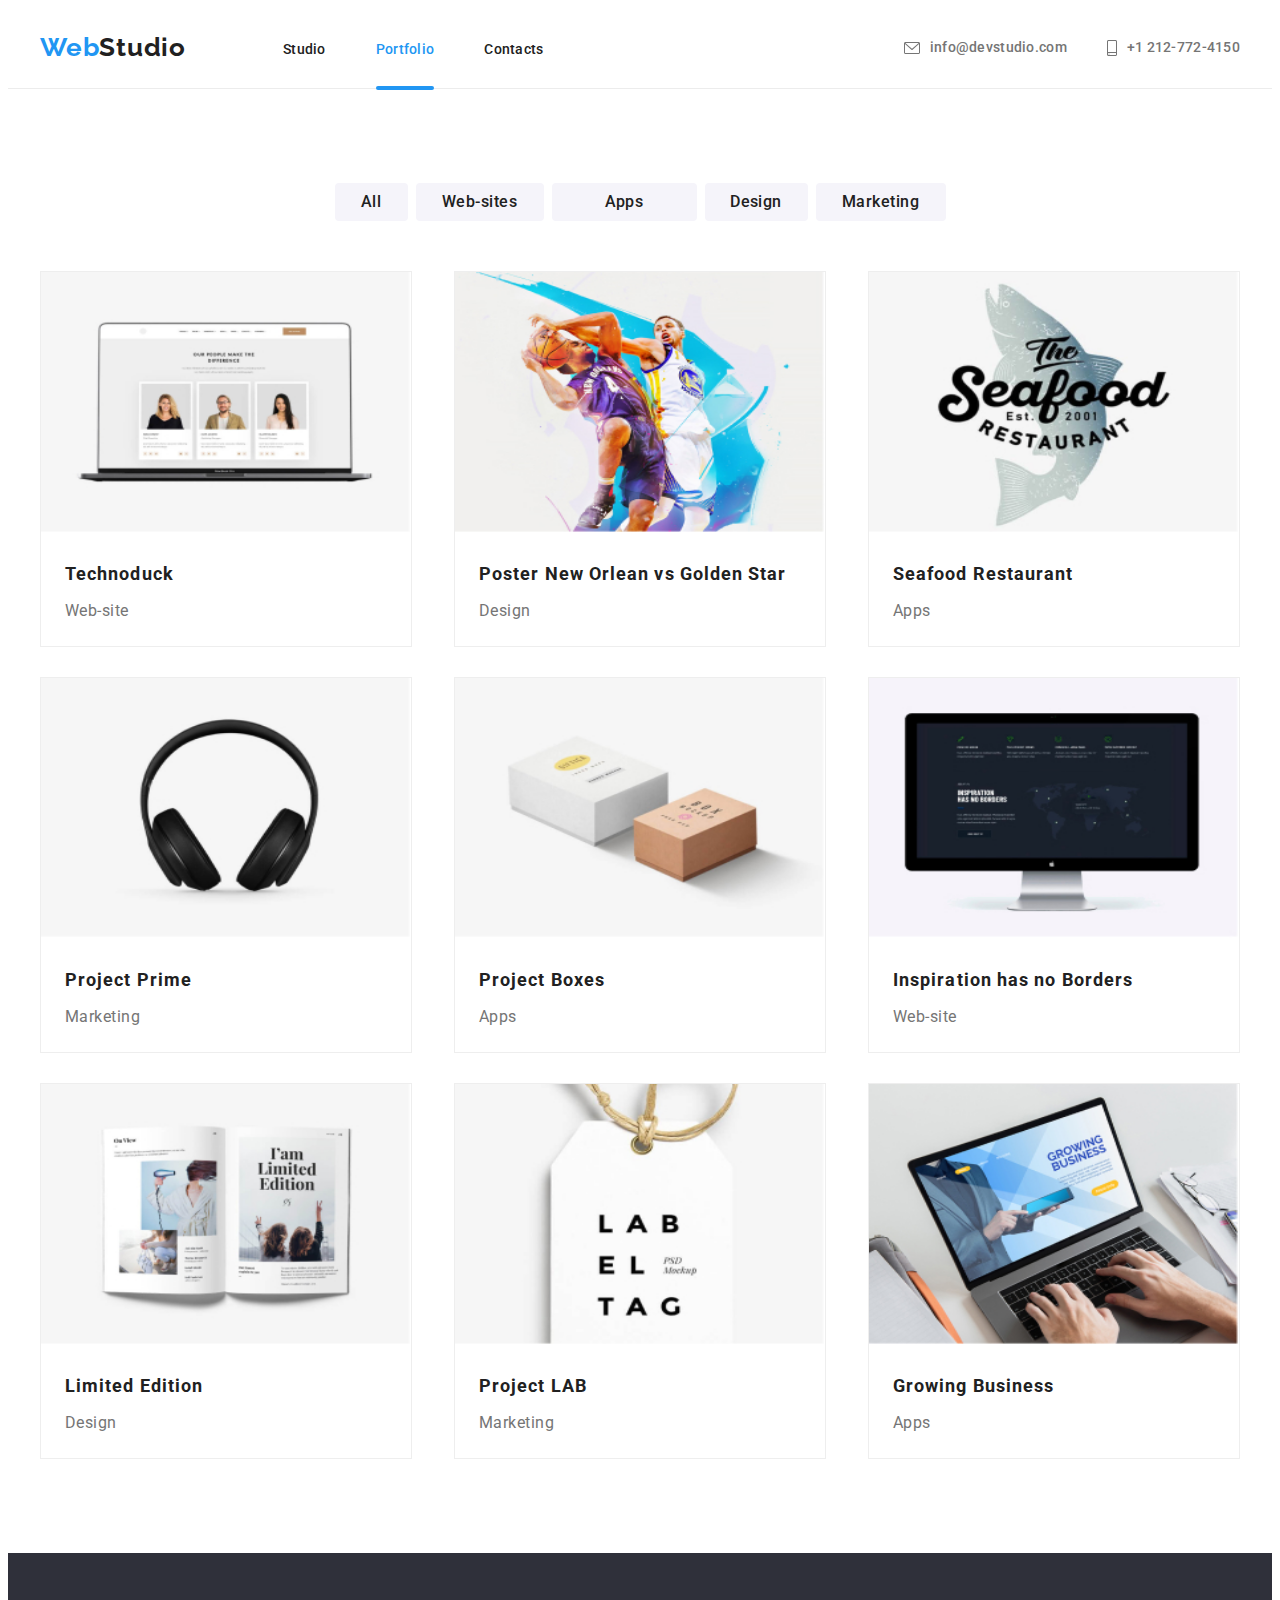
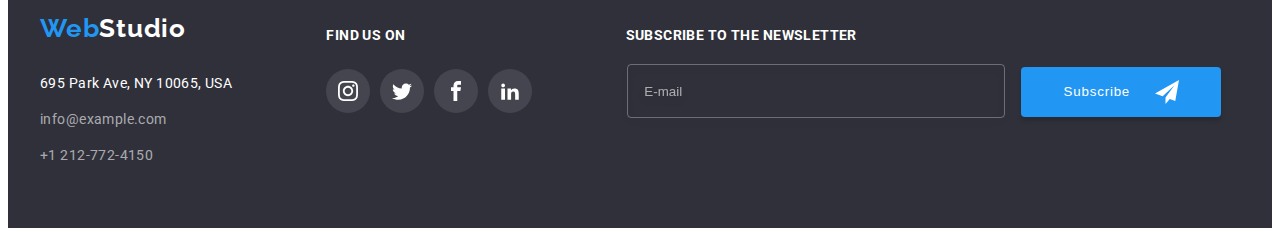
==== portfolio.html @ 76c718fd "hw-8" ====
<!DOCTYPE html>
<html lang="en">
<head>
    <meta charset="UTF-8">
    <meta http-equiv="X-UA-Compatible" content="IE=edge">
    <meta name="viewport" content="width=device-width, initial-scale=1.0">
    <title>Portfolio</title>
    <link rel="preconnect" href="https://fonts.googleapis.com">
    <link rel="preconnect" href="https://fonts.gstatic.com" crossorigin>
    <link href="https://fonts.googleapis.com/css2?family=Raleway:wght@700&family=Roboto:wght@400;500;700;900&display=swap" rel="stylesheet">
    <link rel="stylesheet" href="https://cdnjs.cloudflare.com/ajax/libs/modern-normalize/1.1.0/modern-normalize.min.css"
    integrity="sha512-wpPYUAdjBVSE4KJnH1VR1HeZfpl1ub8YT/NKx4PuQ5NmX2tKuGu6U/JRp5y+Y8XG2tV+wKQpNHVUX03MfMFn9Q=="
    crossorigin="anonymous" referrerpolicy="no-referrer" />
    <link rel="stylesheet" href="./css/main.min.css">
</head>
<body>
    <header class="portfolio-header">
        <div class="container">
        <a href="/" class="portfolio-logo link logo">
           <span class="web">Web</span>Studio</a>
        <nav class="portfolio-nav">
            <ul class="portfolio-header__list list">
                <li>
                    <a href="./index.html" class="navigation__link link header">Studio</a>
                </li>
                <li>
                    <a href="./portfolio.html" class="navigation__link link header navigation__link--color">Portfolio</a>
                </li>
                <li>
                    <a href="" class="navigation__link link header">Contacts</a>
                </li>
            </ul> 
        </nav>
            
                <ul class="navigation-contacts__list list">
                    <li class="device">
                        <a href="mailto:info@devstudio.com" class="navigation-contacts__link link header">
                            <svg width="16" height="12" class="navigation-contacts__icon">
                                <use class="" href="./img/icons.svg.svg#icon-mail2"></use>
                            </svg>
                            info@devstudio.com</a>
                    </li>
                    <li class="device">
                        <a href="tel:+12127724150" 
                        class="navigation-contacts__link link header">
                            <svg width="10" height="16" class="navigation-contacts__icon">
                                <use class="" href="./img/icons.svg.svg#icon-mobile2"></use>
                            </svg>
                            +1 212-772-4150</a>
                    </li>
                    
                </ul>
        </div>
    </header>

    <main>
        <section class="section">
        <div class="container">
        <ul class="filters list">
            <li>
                <button type="button" class="filter-btn btn-1">All</button>
            </li>
            <li>
                <button type="button" class="filter-btn btn-2">Web-sites</button>
            </li>
            <li>
                <button type="button" class="filter-btn btn-3">Apps</button>
            </li>
            <li>
                <button type="button" class="filter-btn btn-4">Design</button>
            </li>
            <li>
                <button type="button" class="filter-btn btn-5">Marketing</button>
            </li>
        </ul>
        </div>
            <div class="container">
            <ul class="portfolio list">
                <li class="portfolio__link link">
                    <a href="" class="link">
                        <div class="portfolio-card__thumb">
                        <img src="./img/img-8.jpg" width="370" height="260" alt="Technoduck">
                        <p class="portfolio-card__text">
                            Technoduck is a state-of-the-art coronavirus distribution platform. Companies use this platform for digital espionage and attacks on competitors' secure servers.
                        </p>
                        </div>
                        <div class="portfolio__items">
                        <h2 class="portfolio__title">Technoduck</h2>
                        <p class="portfolio__text">Web-site</p>
                        </div>
                    </a>
                </li>
                <li class="portfolio__link link">
                    <a href="" class="link">
                        <div class="portfolio-card__thumb">
                        <img src="./img/img-9.jpg" width="370" height="260" alt="Poster New Orlean vs Golden Star">
                        <p class="portfolio-card__text">
                            Technoduck is a state-of-the-art coronavirus distribution platform. Companies use this platform for digital espionage and attacks on competitors' secure servers.
                        </p>
                        </div>
                        <div class="portfolio__items">
                        <h2 class="portfolio__title">Poster New Orlean vs Golden Star</h2>
                        <p class="portfolio__text">Design</p>
                        </div>
                    </a>
                </li>
                <li class="portfolio__link link">
                    <a href="" class="link">
                        <div class="portfolio-card__thumb">
                        <img src="./img/img-10.jpg" width="370" height="260" alt="Seafood Restaurant">
                        <p class="portfolio-card__text">
                            Technoduck is a state-of-the-art coronavirus distribution platform. Companies use this platform for digital espionage and attacks on competitors' secure servers.
                        </p>
                        </div>
                        <div class="portfolio__items">
                        <h2 class="portfolio__title">Seafood Restaurant</h2>
                        <p class="portfolio__text">Apps</p>
                        </div>
                    </a>
                </li>
                <li class="portfolio__link link">
                    <a href="" class="link">
                        <div class="portfolio-card__thumb">
                        <img src="./img/img-11.jpg" width="370" height="260" alt="Project Prime">
                        <p class="portfolio-card__text">
                            Technoduck is a state-of-the-art coronavirus distribution platform. Companies use this platform for digital espionage and attacks on competitors' secure servers.
                        </p>
                        </div>
                        <div class="portfolio__items">
                        <h2 class="portfolio__title">Project Prime</h2>
                        <p class="portfolio__text">Marketing</p>
                        </div>
                    </a>
                </li>
                <li class="portfolio__link link">
                    <a href="" class="link">
                        <div class="portfolio-card__thumb">
                        <img src="./img/img-12.jpg" width="370" height="260" alt="Project Boxes">
                        <p class="portfolio-card__text">
                            Technoduck is a state-of-the-art coronavirus distribution platform. Companies use this platform for digital espionage and attacks on competitors' secure servers.
                        </p>
                        </div>
                        <div class="portfolio__items">
                        <h2 class="portfolio__title">Project Boxes</h2>
                        <p class="portfolio__text">Apps</p>
                        </div>
                    </a>
                </li>
                <li class="portfolio__link link">
                    <a href="" class="link">
                        <div class="portfolio-card__thumb">
                        <img src="./img/img-13.jpg" width="370" height="260" alt="Inspiration has no Borders">
                        <p class="portfolio-card__text">
                            Technoduck is a state-of-the-art coronavirus distribution platform. Companies use this platform for digital espionage and attacks on competitors' secure servers.
                        </p>
                        </div>
                        <div class="portfolio__items">
                        <h2 class="portfolio__title">Inspiration has no Borders</h2>
                        <p class="portfolio__text">Web-site</p>
                        </div>
                    </a>
                </li>
                <li class="portfolio__link link">
                    <a href="" class="link">
                        <div class="portfolio-card__thumb">
                        <img src="./img/img-14.jpg" width="370" height="260" alt="Limited Edition">
                        <p class="portfolio-card__text">
                            Technoduck is a state-of-the-art coronavirus distribution platform. Companies use this platform for digital espionage and attacks on competitors' secure servers.
                        </p>
                        </div>
                        <div class="portfolio__items">
                        <h2 class="portfolio__title">Limited Edition</h2>
                        <p class="portfolio__text">Design</p>
                        </div>
                    </a>
                </li>
                <li class="portfolio__link link">
                    <a href="" class="link">
                        <div class="portfolio-card__thumb">
                        <img src="./img/img-15.jpg" width="370" height="260" alt="Project LAB">
                        <p class="portfolio-card__text">
                            Technoduck is a state-of-the-art coronavirus distribution platform. Companies use this platform for digital espionage and attacks on competitors' secure servers.
                        </p>
                        </div>
                        <div class="portfolio__items">
                        <h2 class="portfolio__title">Project LAB</h2>
                        <p class="portfolio__text">Marketing</p>
                        </div>
                    </a>
                </li>
                <li class="portfolio__link link">
                    <a href="" class="link">
                        <div class="portfolio-card__thumb">
                        <img src="./img/img-16.jpg" width="370" height="260" alt="Growing Business">
                        <p class="portfolio-card__text">
                            Technoduck is a state-of-the-art coronavirus distribution platform. Companies use this platform for digital espionage and attacks on competitors' secure servers.
                        </p>
                        </div>
                        <div class="portfolio__items">
                        <h2 class="portfolio__title">Growing Business</h2>
                        <p class="portfolio__text">Apps</p>
                        </div>
                    </a>
                </li>
            </ul>
            </div>
        </section>
    </main>
    
    <footer class="footer">
        <div class="container">
            <ul class="footer__list list">
                <li>
                    <a href="" class="footer__logo link logo">
                    <span class="footer__web">Web</span>Studio</a>
       
                <address class="address">
                    <ul class="address__list list">
                        <li class="address__name link ending">
                        695 Park Ave, NY 10065, USA   
                        </li>
                        <li class="address__color link ending">
                        info@example.com
                        </li>
                        <li class="address__color link ending">
                        +1 212-772-4150
                        </li>
                    </ul>
                </address>
                </li>

                
                <li class="footer__link link">
                    <h3 class="footer__title">
                    Find us on 
                    <span class="subscribe__title">Subscribe to the newsletter</span> 
                    </h3>
                <ul class="directions__list list">
                    <li class="directions__items"><a href="#" class="directions__link link">
                        <svg width="20" height="20" class="icon">
                        <use class="" href="./img/icons.svg.svg#icon-instagram"></use>
                        </svg>
                        </a>
                    </li>
                    <li class="directions__items"><a href="#" class="directions__link link">
                        <svg width="20" height="20" class="icon">
                        <use class="" href="./img/icons.svg.svg#icon-twitter"></use>
                        </svg>
                        </a>
                    </li>
                    <li class="directions__items"><a href="#" class="directions__link link">
                        <svg width="20" height="20" class="icon">
                        <use class="" href="./img/icons.svg.svg#icon-facebook"></use>
                        </svg>
                        </a>
                    </li>
                    <li class="directions__items"><a href="#" class="directions__link link">
                        <svg width="20" height="20" class="icon">
                        <use class="" href="./img/icons.svg.svg#icon-linkedin2"></use>
                        </svg>
                        </a>
                    </li>
                    
                    <li class="subscribe">
                        <section class="subscribe__items">
                            <form action="" class="form">
                            <input type="email" class="subscribe__input" name="name" placeholder="E-mail">
                            <button type="button" class="subscribe__btn" data-modal-open>Subscribe
                                <svg class="subscribe__icon" width="24" height="24">
                                <use href="./img/icons.svg.svg#icon-subscribe"></use>
                                </svg>
                            </button>
                            </form>
                        </section>
                    </li>
                </ul>
                </li>
            </ul> 
        </div>
    </footer>
</body>
</html>
---- css/main.min.css ----
.modal-politic-label,.btn-close,.subscribe__items,.directions__link,.directions__list,.customers__link,.customers__list,.team__icon,.team__communication,.main__link,.main__list,.hero__btn,.navigation-contacts__link,.navigation-contacts__list,header .container{display:flex;align-items:center}:root{--primary-header-color: #212121;--primary-text-color: #757575;--primary-link-color: #2196F3}p,h1,h2,h3,h4,h5,h6{margin:0px}ul,ol{margin:0px;padding-left:0px}button{cursor:pointer;border:none;transition-duration:250ms;transition-timing-function:cubic-bezier(0.4, 0, 0.2, 1)}body{font-family:Roboto,Raleway,sans-serif}.container{width:1200px;padding:0px 15px;margin:0 auto}.section{padding-top:94px;padding-bottom:94px}.link{text-decoration:none}.list{list-style:none}.logo{font-family:Raleway;font-style:normal;font-weight:700;font-size:26px;line-height:1.2;letter-spacing:.03em}.title{font-weight:700;font-size:36px;line-height:1.17;letter-spacing:.03em;text-align:center}.ending{font-style:normal;font-weight:400;font-size:14px;line-height:1.7;letter-spacing:.03em}.header{font-weight:500;font-size:14px;line-height:1.14;letter-spacing:.02em}header .container{height:80px}.web{color:var(--primary-link-color)}.header-logo{color:var(--primary-header-color);margin-right:97px}.navigation-list{display:flex}.navigation-list li+li{margin-left:50px}.navigation__link{color:var(--primary-header-color);transition-duration:250ms;transition-timing-function:cubic-bezier(0.4, 0, 0.2, 1)}.navigation__link:hover,.navigation__link:focus{color:var(--primary-link-color)}.navigation__link--color{color:var(--primary-link-color);position:relative}.navigation__link--color::after{content:"";position:absolute;width:100%;height:4px;display:block;top:45px;background:#2196f3;border-radius:2px}.navigation-contacts__list{margin-left:auto;gap:40px}.navigation-contacts__link{color:var(--primary-text-color);transition-duration:250ms;transition-timing-function:cubic-bezier(0.4, 0, 0.2, 1)}.navigation-contacts__link:hover,.navigation-contacts__link:focus{color:var(--primary-link-color)}.navigation-contacts__icon{fill:currentColor;margin-right:10px}.hero{background-color:#c4c4c4;padding-top:200px;padding-bottom:200px;background-image:linear-gradient(rgba(47, 48, 58, 0.4), rgba(47, 48, 58, 0.4)),url(../img/Img-background.jpg);background-repeat:no-repeat;background-size:cover;background-position:cover}.hero__title{font-weight:900;font-size:44px;line-height:1.36;letter-spacing:.06em;text-align:center;text-transform:uppercase;color:#fff;width:696px;margin-left:252px;margin-right:252px;margin-bottom:30px}.hero__btn{font-weight:700;font-size:16px;line-height:1.9;letter-spacing:.06em;font-family:inherit;text-align:center;color:#fff;margin:0 auto;padding:10px 20px;background:#2196f3;border-radius:4px}.hero__btn:hover,.hero__btn:focus{background-color:#2196f3;box-shadow:0px 4px 4px rgba(0,0,0,.15)}.main__items{width:270px;height:120px;margin-bottom:30px}.main__items:not(:last-child){margin-right:30px}.main__link{width:100%;height:100%;background-color:#f5f4fa;justify-content:center;border:1px solid #f5f4fa;border-radius:4px;transition-duration:250ms;transition-timing-function:cubic-bezier(0.4, 0, 0.2, 1)}.main__link:hover,.main__link:focus{fill:#2196f3;border-color:#2196f3}.main__title{font-weight:700;font-size:14px;line-height:1.14;letter-spacing:.03em;text-transform:uppercase;color:var(--primary-header-color);margin-bottom:10px}.main__text{font-weight:400;font-size:14px;line-height:1.71;letter-spacing:.03em;color:var(--primary-text-color);max-width:270px}.about{margin-top:-94px}.about__title{color:var(--primary-header-color);margin-bottom:50px}.about__list{display:flex;justify-content:space-between}.about__list li+li{margin-left:30px}.about__link{height:294px;position:relative}.about__text{font-weight:700;font-size:14px;line-height:1.14;letter-spacing:.03em;text-align:center;text-transform:uppercase;color:#fff;position:absolute;padding:27px;height:70px;width:100%;top:224px;background:rgba(47,48,58,.8)}.team{background-color:#f5f4fa}.team__title{color:var(--primary-header-color);margin-bottom:50px}.team__list{display:flex;justify-content:space-between}.team__link{height:428px;background:#fff;box-shadow:0px 1px 3px rgba(0,0,0,.12),0px 1px 1px rgba(0,0,0,.14),0px 2px 1px rgba(0,0,0,.2);border-radius:0px 0px 4px 4px}.team__items{padding-top:30px;padding-bottom:30px}.team__name{font-weight:500;font-size:16px;line-height:1.19;letter-spacing:.03em;text-align:center;color:var(--primary-header-color);margin-bottom:10px}.team__text{font-weight:400;font-size:16px;line-height:1.19;letter-spacing:.03em;text-align:center;color:var(--primary-text-color);margin-bottom:16px}.team__communication{justify-content:center}.team__icons{width:44px;height:44px}.team__icons:not(:last-child){margin-right:10px}.team__icon{width:100%;height:100%;fill:#afb1b8;background-color:#fff;border-radius:50%;justify-content:center;transition-duration:250ms;transition-timing-function:cubic-bezier(0.4, 0, 0.2, 1)}.team__icon:hover,.team__icon:focus{fill:#fff;background-color:#2196f3}.customers__title{color:var(--primary-header-color);margin-bottom:50px}.customers__list{justify-content:center}.customers__items{width:170px;height:92px}.customers__items:focus,.customers__items:hover{fill:#2196f3;border-color:#2196f3}.customers__items:not(:last-child){margin-right:30px}.customers__link{width:100%;height:100%;fill:#afb1b8;background-color:#fff;justify-content:center;border:1px solid #afb1b8;border-radius:4px;transition-duration:250ms;transition-timing-function:cubic-bezier(0.4, 0, 0.2, 1)}.customers__link:focus,.customers__link:hover{fill:#2196f3;border-color:#2196f3}.footer{background-color:#2f303a;padding-top:60px;padding-bottom:60px}.footer__list{display:flex}.footer__link{justify-content:flex-start;margin-left:94px;margin-top:15px}.footer__web{color:var(--primary-link-color)}.footer__logo{color:#fff;display:block;margin-bottom:28px}.address__list li+li{margin-top:12px}.address__name{color:#fff}.address__color{color:rgba(255,255,255,.6)}.directions__list{justify-content:center;margin-top:20px}.footer__title{font-weight:700;font-size:14px;line-height:1.14;letter-spacing:.03em;text-transform:uppercase;color:#fff;display:flex}.directions__items{width:44px;height:44px}.directions__items:not(:last-child){margin-right:10px}.directions__link{width:100%;height:100%;fill:#fff;background-color:rgba(255,255,255,.1);border-radius:50%;justify-content:center;transition-duration:250ms;transition-timing-function:cubic-bezier(0.4, 0, 0.2, 1)}.directions__link:hover,.directions__link:focus{fill:#fff;background-color:#2196f3}.subscribe{margin-left:85px;top:50%}.subscribe__items{justify-content:flex-end}.subscribe__title{font-weight:700;font-size:14px;line-height:1.14;letter-spacing:.03em;text-transform:uppercase;color:#fff;margin-left:220px}.subscribe__input{background-color:rgba(0,0,0,0);width:358px;height:50px;border:1px solid rgba(255,255,255,.3);filter:drop-shadow(0px 4px 4px rgba(0, 0, 0, 0.15));border-radius:4px;padding-left:16px;color:rgba(255,255,255,.6)}::-moz-placeholder{color:rgba(255,255,255,.6);opacity:1}:-ms-input-placeholder{color:rgba(255,255,255,.6);opacity:1}::placeholder{color:rgba(255,255,255,.6);opacity:1}.subscribe__btn{width:200px;height:50px;margin-left:12px;background:#2196f3;box-shadow:0px 4px 4px rgba(0,0,0,.15);border-radius:4px;font-size:1.9;line-height:30px;letter-spacing:.06em;color:#fff;display:inline-flex;align-items:center;justify-content:center}.subscribe__icon{fill:currentColor;margin-left:25px}.portfolio-header{border-bottom:1px solid #ececec}.portfolio-header__list{display:flex}.portfolio-header__list li+li{margin-left:50px}.portfolio-logo{color:var(--primary-header-color);margin-right:97px}.filters{display:flex;justify-content:center;margin-bottom:50px}.filters li+li{margin-left:8px}.btn-1{width:73px;height:38px}.btn-2{width:128px;height:38px}.btn-3{width:145px;height:38px}.btn-4{width:103px;height:38px}.btn-5{width:130px;height:38px}.filter-btn{font-weight:500;font-size:16px;line-height:1.6;letter-spacing:.03em;font-family:inherit;text-align:center;color:#212121;background-color:#f5f4fa;background:#f5f4fa;border-radius:4px;transition-duration:250ms;transition-timing-function:cubic-bezier(0.4, 0, 0.2, 1)}.filter-btn:hover,.filter-btn:focus{color:#fff;background-color:#2196f3;border-radius:4px;box-shadow:0px 3px 1px rgba(0,0,0,.1),0px 1px 2px rgba(0,0,0,.08),0px 2px 2px rgba(0,0,0,.12)}.portfolio{display:flex;flex-wrap:wrap;margin-left:-30px;margin-bottom:-30px;justify-content:space-between}.portfolio__link{width:calc((100% - 90px)/3);margin-left:30px;margin-bottom:30px;background:#fff;border:1px solid #eee;width:370px;transition-duration:250ms;transition-timing-function:cubic-bezier(0.4, 0, 0.2, 1)}.portfolio__link:hover{border:1px solid #eee;box-shadow:0px 1px 1px rgba(0,0,0,.12),0px 4px 4px rgba(0,0,0,.06),1px 4px 6px rgba(0,0,0,.16)}.portfolio-card__thumb{position:relative;overflow:hidden}.portfolio-card__text{font-weight:400;font-size:18px;line-height:1.55;letter-spacing:.03em;color:#fff;position:absolute;background:rgba(33,150,243,.9);top:0;padding:63px 24px 91px;height:100%;transform:translateY(100%);transition-duration:250ms;transition-timing-function:cubic-bezier(0.4, 0, 0.2, 1)}.portfolio__link:hover .portfolio-card__text{transform:translateY(0)}.portfolio__items{padding:20px 24px}.portfolio__title{font-weight:700;font-size:18px;line-height:2;letter-spacing:.06em;color:var(--primary-header-color)}.portfolio__text{font-weight:400;font-size:16px;line-height:1.88;letter-spacing:.03em;color:var(--primary-text-color);margin-top:4px}.backdrop{position:fixed;top:0;width:100%;height:100%;background:rgba(0,0,0,.2);transition:opacity 300ms linear,visibility 300ms linear}.backdrop.is-hidden .modal{transform:translate(-50%, -50%) scaleY(0)}.modal{position:absolute;top:50%;left:50%;transform:translate(-50%, -50%) scale(1);width:528px;height:581px;background:#fff;box-shadow:0px 1px 3px rgba(0,0,0,.12),0px 1px 1px rgba(0,0,0,.14),0px 2px 1px rgba(0,0,0,.2);border-radius:4px;padding:40px;transition-duration:250ms;transition-timing-function:cubic-bezier(0.4, 0, 0.2, 1)}.btn-close{position:absolute;top:10px;right:10px;width:30px;height:30px;background-color:rgba(0,0,0,0);border:1px solid rgba(0,0,0,.1);border-radius:50%;justify-content:center}.btn-close:hover{fill:#2196f3}.is-hidden{opacity:0;visibility:hidden;pointer-events:none}.modal-title{font-weight:700;font-size:20px;line-height:1.15;text-align:center;letter-spacing:.03em;color:#212121;margin-bottom:12px}.modal-input-group{margin-bottom:10px}.modal-input-group label{display:block;font-weight:400;font-size:12px;line-height:1.17;letter-spacing:.01em;color:var(--primary-text-color);margin-bottom:4px}.modal-input,.modal-select{width:100%;height:40px;border:1px solid rgba(33,33,33,.2);border-radius:4px;transition:border-color 250ms;transition-timing-function:cubic-bezier(0.4, 0, 0.2, 1)}.modal-input{padding-left:30px}.modal-input:required{border-color:rgba(117,117,117,.5)}.modal-input:hover,.modal-input:focus{border-color:var(--primary-link-color);outline:rgba(0,0,0,0)}.modal-input:focus+svg,.modal-input:hover+svg{fill:var(--primary-link-color)}.modal-input-icon{position:absolute;top:50%;left:12px;transform:translateY(-50%);transition:fill 250ms;transition-timing-function:cubic-bezier(0.4, 0, 0.2, 1)}.modal-input-wrapper{position:relative}.modal-comment-text{width:100%;height:120px;border:1px solid rgba(33,33,33,.2);border-radius:4px;margin-top:4px;resize:none;font-weight:400;font-size:12px;line-height:1.17;letter-spacing:.01em;color:rgba(117,117,117,.5);padding:12px 16px;transition:border-color 250ms;transition-timing-function:cubic-bezier(0.4, 0, 0.2, 1)}.modal-comment-text:hover,.modal-comment-text:focus{border-color:var(--primary-link-color);outline:rgba(0,0,0,0)}.modal-politic-group{display:flex;padding-left:13px}.modal-politic-label{font-weight:400;font-size:14px;line-height:1.7;letter-spacing:.03em;color:#757575;margin-top:10px}.modal-politic-label::before{content:"";width:16px;height:15px;border:2px solid #212121;border-radius:2px;margin-right:8px}.modal-politic-label-blue{color:var(--primary-link-color);margin-left:4px}.checkbox{padding-left:12px}.modal-politic-check:checked+label::before{border:none;background-repeat:no-repeat;background-image:url("../img/icon-check.svg");background-position:center;background-color:var(--primary-link-color)}.visually-hidden{position:absolute;width:1px;height:1px;margin:-1px;border:0;padding:0;white-space:nowrap;overflow:hidden;opacity:0}.button-send{width:200px;height:50px;background:#2196f3;box-shadow:0px 4px 4px rgba(0,0,0,.15);border-radius:4px;margin-top:30px;margin-left:124px;font-size:16px;line-height:1.9;display:block;align-items:center;text-align:center;letter-spacing:.06em;color:#fff;position:absolute;transition:background-color 250ms;transition-timing-function:cubic-bezier(0.4, 0, 0.2, 1)}.button-send:hover,.button-send:focus{background:#188ce8;box-shadow:0px 4px 4px rgba(0,0,0,.15);border-radius:4px}@-webkit-keyframes zoom{0%{transform:scale(0.2)}50%{transform:scale(1.2)}100%{transform:scale(1)}}@keyframes zoom{0%{transform:scale(0.2)}50%{transform:scale(1.2)}100%{transform:scale(1)}}/*# sourceMappingURL=main.min.css.map */
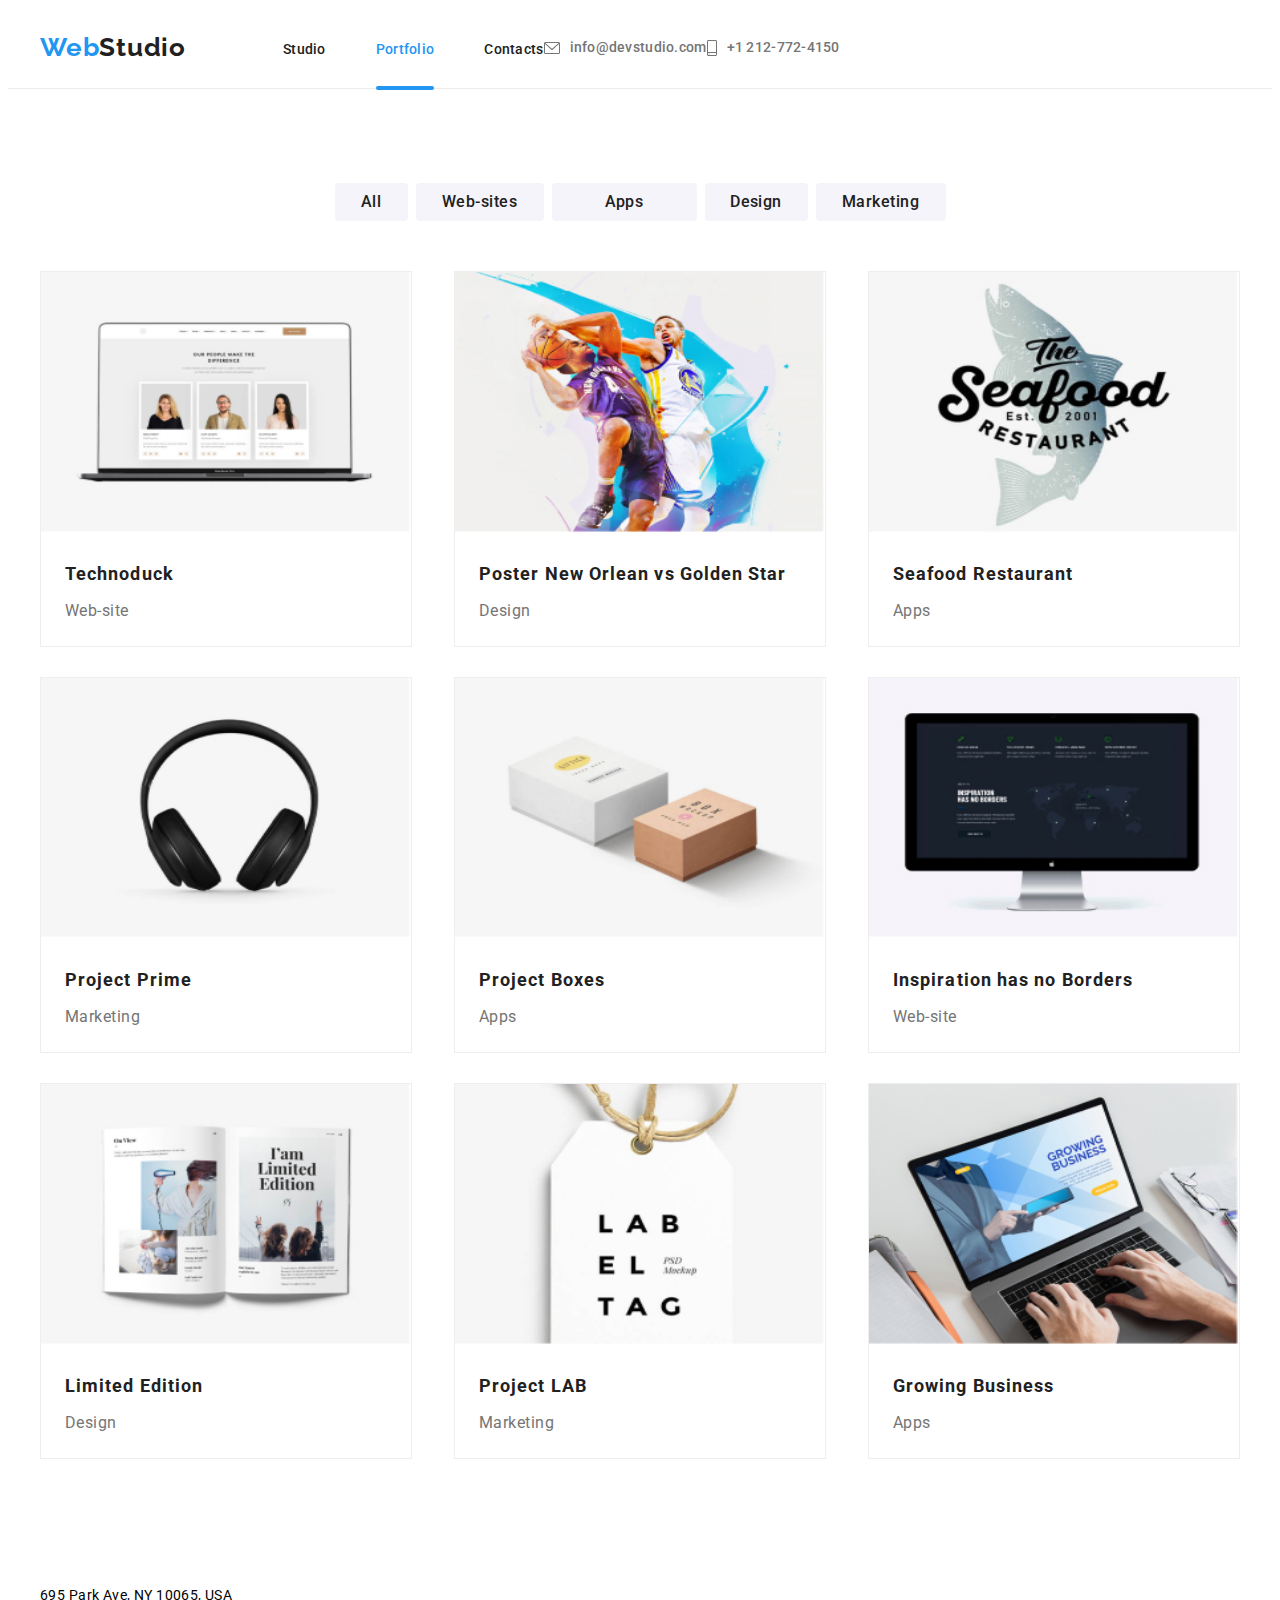
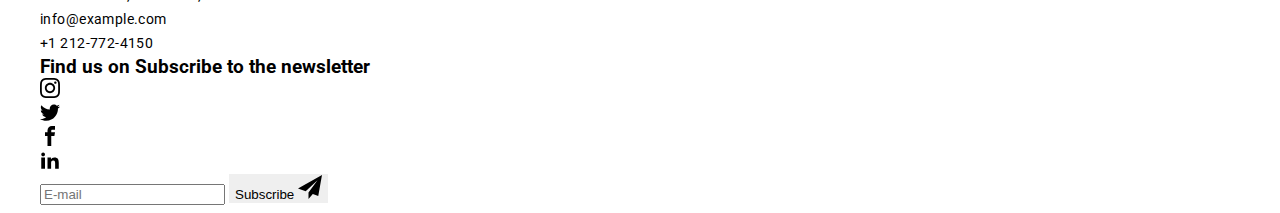
==== commit c7668e97: "hw-8-3" ====
--- a/portfolio.html
+++ b/portfolio.html
@@ -16,8 +16,10 @@
 <body>
     <header class="portfolio-header">
         <div class="container">
+            
         <a href="/" class="portfolio-logo link logo">
            <span class="web">Web</span>Studio</a>
+
         <nav class="portfolio-nav">
             <ul class="portfolio-header__list list">
                 <li>
--- a/css/main.min.css
+++ b/css/main.min.css
@@ -1 +1 @@
-.modal-politic-label,.btn-close,.subscribe__items,.directions__link,.directions__list,.customers__link,.customers__list,.team__icon,.team__communication,.main__link,.main__list,.hero__btn,.navigation-contacts__link,.navigation-contacts__list,header .container{display:flex;align-items:center}:root{--primary-header-color: #212121;--primary-text-color: #757575;--primary-link-color: #2196F3}p,h1,h2,h3,h4,h5,h6{margin:0px}ul,ol{margin:0px;padding-left:0px}button{cursor:pointer;border:none;transition-duration:250ms;transition-timing-function:cubic-bezier(0.4, 0, 0.2, 1)}body{font-family:Roboto,Raleway,sans-serif}.container{width:1200px;padding:0px 15px;margin:0 auto}.section{padding-top:94px;padding-bottom:94px}.link{text-decoration:none}.list{list-style:none}.logo{font-family:Raleway;font-style:normal;font-weight:700;font-size:26px;line-height:1.2;letter-spacing:.03em}.title{font-weight:700;font-size:36px;line-height:1.17;letter-spacing:.03em;text-align:center}.ending{font-style:normal;font-weight:400;font-size:14px;line-height:1.7;letter-spacing:.03em}.header{font-weight:500;font-size:14px;line-height:1.14;letter-spacing:.02em}header .container{height:80px}.web{color:var(--primary-link-color)}.header-logo{color:var(--primary-header-color);margin-right:97px}.navigation-list{display:flex}.navigation-list li+li{margin-left:50px}.navigation__link{color:var(--primary-header-color);transition-duration:250ms;transition-timing-function:cubic-bezier(0.4, 0, 0.2, 1)}.navigation__link:hover,.navigation__link:focus{color:var(--primary-link-color)}.navigation__link--color{color:var(--primary-link-color);position:relative}.navigation__link--color::after{content:"";position:absolute;width:100%;height:4px;display:block;top:45px;background:#2196f3;border-radius:2px}.navigation-contacts__list{margin-left:auto;gap:40px}.navigation-contacts__link{color:var(--primary-text-color);transition-duration:250ms;transition-timing-function:cubic-bezier(0.4, 0, 0.2, 1)}.navigation-contacts__link:hover,.navigation-contacts__link:focus{color:var(--primary-link-color)}.navigation-contacts__icon{fill:currentColor;margin-right:10px}.hero{background-color:#c4c4c4;padding-top:200px;padding-bottom:200px;background-image:linear-gradient(rgba(47, 48, 58, 0.4), rgba(47, 48, 58, 0.4)),url(../img/Img-background.jpg);background-repeat:no-repeat;background-size:cover;background-position:cover}.hero__title{font-weight:900;font-size:44px;line-height:1.36;letter-spacing:.06em;text-align:center;text-transform:uppercase;color:#fff;width:696px;margin-left:252px;margin-right:252px;margin-bottom:30px}.hero__btn{font-weight:700;font-size:16px;line-height:1.9;letter-spacing:.06em;font-family:inherit;text-align:center;color:#fff;margin:0 auto;padding:10px 20px;background:#2196f3;border-radius:4px}.hero__btn:hover,.hero__btn:focus{background-color:#2196f3;box-shadow:0px 4px 4px rgba(0,0,0,.15)}.main__items{width:270px;height:120px;margin-bottom:30px}.main__items:not(:last-child){margin-right:30px}.main__link{width:100%;height:100%;background-color:#f5f4fa;justify-content:center;border:1px solid #f5f4fa;border-radius:4px;transition-duration:250ms;transition-timing-function:cubic-bezier(0.4, 0, 0.2, 1)}.main__link:hover,.main__link:focus{fill:#2196f3;border-color:#2196f3}.main__title{font-weight:700;font-size:14px;line-height:1.14;letter-spacing:.03em;text-transform:uppercase;color:var(--primary-header-color);margin-bottom:10px}.main__text{font-weight:400;font-size:14px;line-height:1.71;letter-spacing:.03em;color:var(--primary-text-color);max-width:270px}.about{margin-top:-94px}.about__title{color:var(--primary-header-color);margin-bottom:50px}.about__list{display:flex;justify-content:space-between}.about__list li+li{margin-left:30px}.about__link{height:294px;position:relative}.about__text{font-weight:700;font-size:14px;line-height:1.14;letter-spacing:.03em;text-align:center;text-transform:uppercase;color:#fff;position:absolute;padding:27px;height:70px;width:100%;top:224px;background:rgba(47,48,58,.8)}.team{background-color:#f5f4fa}.team__title{color:var(--primary-header-color);margin-bottom:50px}.team__list{display:flex;justify-content:space-between}.team__link{height:428px;background:#fff;box-shadow:0px 1px 3px rgba(0,0,0,.12),0px 1px 1px rgba(0,0,0,.14),0px 2px 1px rgba(0,0,0,.2);border-radius:0px 0px 4px 4px}.team__items{padding-top:30px;padding-bottom:30px}.team__name{font-weight:500;font-size:16px;line-height:1.19;letter-spacing:.03em;text-align:center;color:var(--primary-header-color);margin-bottom:10px}.team__text{font-weight:400;font-size:16px;line-height:1.19;letter-spacing:.03em;text-align:center;color:var(--primary-text-color);margin-bottom:16px}.team__communication{justify-content:center}.team__icons{width:44px;height:44px}.team__icons:not(:last-child){margin-right:10px}.team__icon{width:100%;height:100%;fill:#afb1b8;background-color:#fff;border-radius:50%;justify-content:center;transition-duration:250ms;transition-timing-function:cubic-bezier(0.4, 0, 0.2, 1)}.team__icon:hover,.team__icon:focus{fill:#fff;background-color:#2196f3}.customers__title{color:var(--primary-header-color);margin-bottom:50px}.customers__list{justify-content:center}.customers__items{width:170px;height:92px}.customers__items:focus,.customers__items:hover{fill:#2196f3;border-color:#2196f3}.customers__items:not(:last-child){margin-right:30px}.customers__link{width:100%;height:100%;fill:#afb1b8;background-color:#fff;justify-content:center;border:1px solid #afb1b8;border-radius:4px;transition-duration:250ms;transition-timing-function:cubic-bezier(0.4, 0, 0.2, 1)}.customers__link:focus,.customers__link:hover{fill:#2196f3;border-color:#2196f3}.footer{background-color:#2f303a;padding-top:60px;padding-bottom:60px}.footer__list{display:flex}.footer__link{justify-content:flex-start;margin-left:94px;margin-top:15px}.footer__web{color:var(--primary-link-color)}.footer__logo{color:#fff;display:block;margin-bottom:28px}.address__list li+li{margin-top:12px}.address__name{color:#fff}.address__color{color:rgba(255,255,255,.6)}.directions__list{justify-content:center;margin-top:20px}.footer__title{font-weight:700;font-size:14px;line-height:1.14;letter-spacing:.03em;text-transform:uppercase;color:#fff;display:flex}.directions__items{width:44px;height:44px}.directions__items:not(:last-child){margin-right:10px}.directions__link{width:100%;height:100%;fill:#fff;background-color:rgba(255,255,255,.1);border-radius:50%;justify-content:center;transition-duration:250ms;transition-timing-function:cubic-bezier(0.4, 0, 0.2, 1)}.directions__link:hover,.directions__link:focus{fill:#fff;background-color:#2196f3}.subscribe{margin-left:85px;top:50%}.subscribe__items{justify-content:flex-end}.subscribe__title{font-weight:700;font-size:14px;line-height:1.14;letter-spacing:.03em;text-transform:uppercase;color:#fff;margin-left:220px}.subscribe__input{background-color:rgba(0,0,0,0);width:358px;height:50px;border:1px solid rgba(255,255,255,.3);filter:drop-shadow(0px 4px 4px rgba(0, 0, 0, 0.15));border-radius:4px;padding-left:16px;color:rgba(255,255,255,.6)}::-moz-placeholder{color:rgba(255,255,255,.6);opacity:1}:-ms-input-placeholder{color:rgba(255,255,255,.6);opacity:1}::placeholder{color:rgba(255,255,255,.6);opacity:1}.subscribe__btn{width:200px;height:50px;margin-left:12px;background:#2196f3;box-shadow:0px 4px 4px rgba(0,0,0,.15);border-radius:4px;font-size:1.9;line-height:30px;letter-spacing:.06em;color:#fff;display:inline-flex;align-items:center;justify-content:center}.subscribe__icon{fill:currentColor;margin-left:25px}.portfolio-header{border-bottom:1px solid #ececec}.portfolio-header__list{display:flex}.portfolio-header__list li+li{margin-left:50px}.portfolio-logo{color:var(--primary-header-color);margin-right:97px}.filters{display:flex;justify-content:center;margin-bottom:50px}.filters li+li{margin-left:8px}.btn-1{width:73px;height:38px}.btn-2{width:128px;height:38px}.btn-3{width:145px;height:38px}.btn-4{width:103px;height:38px}.btn-5{width:130px;height:38px}.filter-btn{font-weight:500;font-size:16px;line-height:1.6;letter-spacing:.03em;font-family:inherit;text-align:center;color:#212121;background-color:#f5f4fa;background:#f5f4fa;border-radius:4px;transition-duration:250ms;transition-timing-function:cubic-bezier(0.4, 0, 0.2, 1)}.filter-btn:hover,.filter-btn:focus{color:#fff;background-color:#2196f3;border-radius:4px;box-shadow:0px 3px 1px rgba(0,0,0,.1),0px 1px 2px rgba(0,0,0,.08),0px 2px 2px rgba(0,0,0,.12)}.portfolio{display:flex;flex-wrap:wrap;margin-left:-30px;margin-bottom:-30px;justify-content:space-between}.portfolio__link{width:calc((100% - 90px)/3);margin-left:30px;margin-bottom:30px;background:#fff;border:1px solid #eee;width:370px;transition-duration:250ms;transition-timing-function:cubic-bezier(0.4, 0, 0.2, 1)}.portfolio__link:hover{border:1px solid #eee;box-shadow:0px 1px 1px rgba(0,0,0,.12),0px 4px 4px rgba(0,0,0,.06),1px 4px 6px rgba(0,0,0,.16)}.portfolio-card__thumb{position:relative;overflow:hidden}.portfolio-card__text{font-weight:400;font-size:18px;line-height:1.55;letter-spacing:.03em;color:#fff;position:absolute;background:rgba(33,150,243,.9);top:0;padding:63px 24px 91px;height:100%;transform:translateY(100%);transition-duration:250ms;transition-timing-function:cubic-bezier(0.4, 0, 0.2, 1)}.portfolio__link:hover .portfolio-card__text{transform:translateY(0)}.portfolio__items{padding:20px 24px}.portfolio__title{font-weight:700;font-size:18px;line-height:2;letter-spacing:.06em;color:var(--primary-header-color)}.portfolio__text{font-weight:400;font-size:16px;line-height:1.88;letter-spacing:.03em;color:var(--primary-text-color);margin-top:4px}.backdrop{position:fixed;top:0;width:100%;height:100%;background:rgba(0,0,0,.2);transition:opacity 300ms linear,visibility 300ms linear}.backdrop.is-hidden .modal{transform:translate(-50%, -50%) scaleY(0)}.modal{position:absolute;top:50%;left:50%;transform:translate(-50%, -50%) scale(1);width:528px;height:581px;background:#fff;box-shadow:0px 1px 3px rgba(0,0,0,.12),0px 1px 1px rgba(0,0,0,.14),0px 2px 1px rgba(0,0,0,.2);border-radius:4px;padding:40px;transition-duration:250ms;transition-timing-function:cubic-bezier(0.4, 0, 0.2, 1)}.btn-close{position:absolute;top:10px;right:10px;width:30px;height:30px;background-color:rgba(0,0,0,0);border:1px solid rgba(0,0,0,.1);border-radius:50%;justify-content:center}.btn-close:hover{fill:#2196f3}.is-hidden{opacity:0;visibility:hidden;pointer-events:none}.modal-title{font-weight:700;font-size:20px;line-height:1.15;text-align:center;letter-spacing:.03em;color:#212121;margin-bottom:12px}.modal-input-group{margin-bottom:10px}.modal-input-group label{display:block;font-weight:400;font-size:12px;line-height:1.17;letter-spacing:.01em;color:var(--primary-text-color);margin-bottom:4px}.modal-input,.modal-select{width:100%;height:40px;border:1px solid rgba(33,33,33,.2);border-radius:4px;transition:border-color 250ms;transition-timing-function:cubic-bezier(0.4, 0, 0.2, 1)}.modal-input{padding-left:30px}.modal-input:required{border-color:rgba(117,117,117,.5)}.modal-input:hover,.modal-input:focus{border-color:var(--primary-link-color);outline:rgba(0,0,0,0)}.modal-input:focus+svg,.modal-input:hover+svg{fill:var(--primary-link-color)}.modal-input-icon{position:absolute;top:50%;left:12px;transform:translateY(-50%);transition:fill 250ms;transition-timing-function:cubic-bezier(0.4, 0, 0.2, 1)}.modal-input-wrapper{position:relative}.modal-comment-text{width:100%;height:120px;border:1px solid rgba(33,33,33,.2);border-radius:4px;margin-top:4px;resize:none;font-weight:400;font-size:12px;line-height:1.17;letter-spacing:.01em;color:rgba(117,117,117,.5);padding:12px 16px;transition:border-color 250ms;transition-timing-function:cubic-bezier(0.4, 0, 0.2, 1)}.modal-comment-text:hover,.modal-comment-text:focus{border-color:var(--primary-link-color);outline:rgba(0,0,0,0)}.modal-politic-group{display:flex;padding-left:13px}.modal-politic-label{font-weight:400;font-size:14px;line-height:1.7;letter-spacing:.03em;color:#757575;margin-top:10px}.modal-politic-label::before{content:"";width:16px;height:15px;border:2px solid #212121;border-radius:2px;margin-right:8px}.modal-politic-label-blue{color:var(--primary-link-color);margin-left:4px}.checkbox{padding-left:12px}.modal-politic-check:checked+label::before{border:none;background-repeat:no-repeat;background-image:url("../img/icon-check.svg");background-position:center;background-color:var(--primary-link-color)}.visually-hidden{position:absolute;width:1px;height:1px;margin:-1px;border:0;padding:0;white-space:nowrap;overflow:hidden;opacity:0}.button-send{width:200px;height:50px;background:#2196f3;box-shadow:0px 4px 4px rgba(0,0,0,.15);border-radius:4px;margin-top:30px;margin-left:124px;font-size:16px;line-height:1.9;display:block;align-items:center;text-align:center;letter-spacing:.06em;color:#fff;position:absolute;transition:background-color 250ms;transition-timing-function:cubic-bezier(0.4, 0, 0.2, 1)}.button-send:hover,.button-send:focus{background:#188ce8;box-shadow:0px 4px 4px rgba(0,0,0,.15);border-radius:4px}@-webkit-keyframes zoom{0%{transform:scale(0.2)}50%{transform:scale(1.2)}100%{transform:scale(1)}}@keyframes zoom{0%{transform:scale(0.2)}50%{transform:scale(1.2)}100%{transform:scale(1)}}/*# sourceMappingURL=main.min.css.map */+.modal-politic-label,.btn-close,.customers__link,.customers__list,.team__icon,.team__communication,.main__icons,.hero__btn,header .container{display:flex;align-items:center}:root{--primary-header-color: #212121;--primary-text-color: #757575;--primary-link-color: #2196F3}p,h1,h2,h3,h4,h5,h6{margin:0px}ul,ol{margin:0px;padding-left:0px}button{cursor:pointer;border:none;transition-duration:250ms;transition-timing-function:cubic-bezier(0.4, 0, 0.2, 1)}body{font-family:Roboto,Raleway,sans-serif}.section{padding-top:94px;padding-bottom:94px}.link{text-decoration:none}.list{list-style:none}.logo{font-family:Raleway;font-style:normal;font-weight:700;font-size:26px;line-height:1.2;letter-spacing:.03em}.title{font-weight:700;font-size:36px;line-height:1.17;letter-spacing:.03em;text-align:center}.ending{font-style:normal;font-weight:400;font-size:14px;line-height:1.7;letter-spacing:.03em}.container{width:100%;padding:0px 15px;margin-left:auto;margin-right:auto}@media screen and (min-width: 480px){.container{width:480px}}@media screen and (min-width: 768px){.container{width:768px}}@media screen and (min-width: 1200px){.container{width:1200px}}.header{font-weight:500;font-size:14px;line-height:1.14;letter-spacing:.02em}header .container{height:60px}@media screen and (min-width: 768px){header .container{height:80px}}@media screen and (min-width: 1200px){header .container{height:80px}}.header__container{display:flex;align-items:center;justify-content:space-between;min-height:60px}.web{color:var(--primary-link-color)}.header__logo{color:#212121;margin-right:87px}@media screen and (min-width: 1200px){.header__logo .header__logo{margin-right:92px}}@media screen and (max-width: 767px){.navigation{display:none}}.navigation-list{display:flex}.navigation-list li+li{margin-left:50px}.navigation__link{color:var(--primary-header-color);transition-duration:250ms;transition-timing-function:cubic-bezier(0.4, 0, 0.2, 1)}.navigation__link:hover,.navigation__link:focus{color:var(--primary-link-color)}.navigation__link--color{color:var(--primary-link-color);position:relative}.navigation__link--color::after{content:"";position:absolute;width:100%;height:4px;display:block;top:45px;background:#2196f3;border-radius:2px}@media screen and (max-width: 767px){.navigation-contacts__list{display:none}}@media screen and (min-width: 1200px){.navigation-contacts__list{display:flex;align-items:center;justify-content:center}}.navigation-contacts__item:not(:last-child){margin-bottom:10px}@media screen and (min-width: 1200px){.navigation-contacts__item:not(:last-child){margin-right:30px;margin-bottom:0}}.navigation-contacts__link{display:flex;align-items:center;color:#757575;font-weight:500;font-size:12px;line-height:1.14;letter-spacing:.02em;transition:gettransition(color);text-decoration:none}.navigation-contacts__link:hover,.navigation-contacts__link:focus{color:#2196f3}@media screen and (min-width: 1200px){.navigation-contacts__link{display:flex;align-items:center;justify-content:center;padding-top:32px;padding-bottom:32px;font-weight:500;font-size:14px;line-height:1.14;letter-spacing:.02em}}.navigation-contacts__icon{fill:currentColor;margin-right:10px}.hero{background-color:#c4c4c4;padding-top:118px;padding-bottom:118px;margin:0 auto;background-image:linear-gradient(rgba(47, 48, 58, 0.4), rgba(47, 48, 58, 0.4)),url(../img/hero-tel-background.jpg);background-repeat:no-repeat;background-size:cover;background-position:center;text-align:center}@media(min-device-pixel-ratio: 2),(-webkit-min-device-pixel-ratio: 2),(min-resolution: 192dpi),(min-resolution: 2dppx){.hero{background-image:linear-gradient(rgba(47, 48, 58, 0.4), rgba(47, 48, 58, 0.4)),url(../img/hero-tel-background-2x.jpg)}}@media screen and (min-width: 768px){.hero{background-image:linear-gradient(rgba(47, 48, 58, 0.4), rgba(47, 48, 58, 0.4)),url(../img/hero-tablet-background.jpg)}}@media screen and (min-width: 768px)and (min-device-pixel-ratio: 2),screen and (min-width: 768px)and (-webkit-min-device-pixel-ratio: 2),screen and (min-width: 768px)and (min-resolution: 192dpi),screen and (min-width: 768px)and (min-resolution: 2dppx){.hero{background-image:linear-gradient(rgba(47, 48, 58, 0.4), rgba(47, 48, 58, 0.4)),url(../img/hero-tablet-background-2x.jpg)}}@media screen and (min-width: 1200px){.hero{background-image:linear-gradient(rgba(47, 48, 58, 0.4), rgba(47, 48, 58, 0.4)),url(../img/hero-pc-background.jpg)}}@media screen and (min-width: 1200px)and (min-device-pixel-ratio: 2),screen and (min-width: 1200px)and (-webkit-min-device-pixel-ratio: 2),screen and (min-width: 1200px)and (min-resolution: 192dpi),screen and (min-width: 1200px)and (min-resolution: 2dppx){.hero{background-image:linear-gradient(rgba(47, 48, 58, 0.4), rgba(47, 48, 58, 0.4)),url(../img/hero-pc-background.jpg)}}@media screen and (min-width: 1200px){.hero{padding-top:200px;padding-bottom:200px;max-width:1600px}}.hero__title{font-weight:900;font-size:26px;line-height:1.36;letter-spacing:.06em;text-align:center;text-transform:uppercase;color:#fff;margin-bottom:30px;margin-left:auto;margin-right:auto;max-width:360px}@media screen and (min-width: 1200px){.hero__title{max-width:696px;font-weight:900;font-size:44px;line-height:1.36;letter-spacing:.06em}}.hero__btn{font-weight:700;font-size:16px;line-height:1.9;letter-spacing:.06em;font-family:inherit;text-align:center;color:#fff;margin:0 auto;padding:10px 20px;background:#2196f3;border-radius:4px}.hero__btn:hover,.hero__btn:focus{background-color:#2196f3;box-shadow:0px 4px 4px rgba(0,0,0,.15)}@media screen and (min-width: 768px){.main__list{display:flex;flex-wrap:wrap}}@media screen and (min-width: 1200px){.main__list{flex-wrap:nowrap;justify-content:space-between}}@media screen and (min-width: 768px){.main__link{width:calc((100% - 60px)/2);margin:15px}}.main__items{height:120px;margin-bottom:30px;width:100%}.main__items:not(:last-child){margin-right:30px}.main__icons{width:100%;height:100%;background-color:#f5f4fa;justify-content:center;border:1px solid #f5f4fa;border-radius:4px;transition-duration:250ms;transition-timing-function:cubic-bezier(0.4, 0, 0.2, 1)}.main__icons:hover,.main__icons:focus{fill:#2196f3;border-color:#2196f3}.main__title{font-weight:700;font-size:14px;line-height:1.14;letter-spacing:.03em;text-transform:uppercase;color:var(--primary-header-color);margin-bottom:10px;text-align:center}@media screen and (min-width: 768px){.main__title{text-align:left}}@media screen and (min-width: 1200px){.main__title{text-align:left}}.main__text{font-weight:400;font-size:14px;line-height:1.71;letter-spacing:.03em;color:var(--primary-text-color);margin-bottom:30px}.about{margin-top:-94px}.about__title{color:var(--primary-header-color);margin-bottom:50px}.about__list{display:flex;justify-content:space-between}.about__list li+li{margin-left:30px}.about__link{height:294px;position:relative;flex-basis:calc((100% - 60px)/3);margin-right:0px}.about__link:nth-child(3n){margin-right:0px}.about__text{font-weight:700;font-size:14px;line-height:1.14;letter-spacing:.03em;text-align:center;text-transform:uppercase;color:#fff;position:absolute;padding:27px;height:70px;width:100%;top:224px;background:rgba(47,48,58,.8)}.team{background-color:#f5f4fa}.team__title{color:var(--primary-header-color);margin-bottom:50px}.team__list{margin-left:0;padding-left:0;list-style:none;text-align:center}@media screen and (min-width: 767px){.team__list{display:flex;align-items:center;justify-content:center;flex-wrap:wrap;margin-left:-30px;margin-bottom:-30px}}.team__link{background:#fff;box-shadow:0px 1px 3px rgba(0,0,0,.12),0px 1px 1px rgba(0,0,0,.14),0px 2px 1px rgba(0,0,0,.2);border-radius:0px 0px 4px 4px}@media screen and (min-width: 768px){.team__link{flex-basis:calc((100% - 60px)/2);margin-left:30px;margin-bottom:30px}}@media screen and (min-width: 1200px){.team__link{flex-basis:calc((100% - 120px)/4);flex-wrap:nowrap;margin-left:30px;margin-bottom:30px}}.team__link:not(:last-child){margin-bottom:30px}.team__items{padding-top:30px;padding-bottom:30px}.team__name{font-weight:500;font-size:16px;line-height:1.19;letter-spacing:.03em;text-align:center;color:var(--primary-header-color);margin-bottom:10px}.team__text{font-weight:400;font-size:16px;line-height:1.19;letter-spacing:.03em;text-align:center;color:var(--primary-text-color);margin-bottom:16px}.team__communication{justify-content:center}.team__icons{width:44px;height:44px}.team__icons:not(:last-child){margin-right:10px}.team__icon{width:100%;height:100%;fill:#afb1b8;background-color:#fff;border-radius:50%;justify-content:center;transition-duration:250ms;transition-timing-function:cubic-bezier(0.4, 0, 0.2, 1)}.team__icon:hover,.team__icon:focus{fill:#fff;background-color:#2196f3}.customers__title{color:var(--primary-header-color);margin-bottom:50px}.customers__list{justify-content:center;flex-wrap:wrap;margin:0;padding-left:0;list-style:none;margin-left:30px/-1;margin-bottom:30px/-1}.customers__items{height:92px;flex-basis:calc((100% - 60px)/2);margin-left:30px;margin-bottom:30px}.customers__items:focus,.customers__items:hover{fill:#2196f3;border-color:#2196f3}@media screen and (min-width: 768px){.customers__items{flex-basis:calc((100% - 90px)/3)}}@media screen and (min-width: 1200px){.customers__items{flex-basis:calc((100% - 180px)/6)}.customers__items:last-child{margin-right:0px}}.customers__link{width:100%;height:100%;fill:#afb1b8;background-color:#fff;justify-content:center;border:1px solid #afb1b8;border-radius:4px;transition-duration:250ms;transition-timing-function:cubic-bezier(0.4, 0, 0.2, 1)}.customers__link:focus,.customers__link:hover{fill:#2196f3;border-color:#2196f3}.page-footer{background-color:#2f303a;padding-top:60px;padding-bottom:60px}.page-footer__container{text-align:center}@media screen and (min-width: 1200px){.page-footer__container{display:flex;align-items:baseline;justify-content:space-between;text-align:left}}.page-footer__logo{margin:0;padding-left:0;list-style:none;display:inline-block;color:#fff;margin-bottom:20px}.logo{text-decoration:none;font-family:Raleway;font-style:normal;font-weight:700;font-size:26px;line-height:1.2;letter-spacing:.03em;color:#fff}.logo__accent{color:#2196f3}@media screen and (min-width: 1200px){.logo{font-weight:700;font-size:26px;line-height:1.2}}.address-wrap{margin-bottom:60px}@media screen and (min-width: 1200px){.address-wrap{margin-bottom:0px}}.address__list{margin:0;padding-left:0;list-style:none;font-style:normal}.address__link{text-decoration:none;display:inline-block;color:rgba(255,255,255,.6)}.address__link--color{color:#fff}.address__link:hover{color:#2196f3;transition:gettransition(color)}.address__item:not(:last-child){margin-bottom:8px}.social-wrap{margin-bottom:60px}@media screen and (min-width: 1200px){.social-wrap{margin-bottom:0px}}.social-wrap__heading{margin-bottom:20px;font-weight:700;font-size:14px;line-height:1.14;letter-spacing:.03em;text-transform:uppercase;color:#fff}.social-group__link--footer{background-color:rgba(255,255,255,.1);color:#fff}.social-group__link--footer:hover,.social-group__link--footer:focus{background-color:#2196f3}@media screen and (min-width: 768px){.page-footer__wrap{display:flex;align-items:baseline;justify-content:space-around}}@media screen and (min-width: 1200px){.page-footer__wrap{width:507px;justify-content:space-between}}.social-group{display:flex;align-items:center;justify-content:center;margin:0;padding-left:0;list-style:none}.social-group__item{width:44px;height:44px}.social-group__item:not(:last-child){margin-right:10px}.social-group__link{text-decoration:none;display:flex;align-items:center;justify-content:center;width:100%;height:100%;border-radius:50%;transition:gettransition(color),gettransition(background-color)}.social-group__icon{display:flex;align-items:center;justify-content:center;fill:currentColor}@media screen and (min-width: 1200px){.subscribe-form{display:flex;align-items:center;justify-content:center}}.subscribe__heading{margin-bottom:20px;font-weight:700;font-size:16px;line-height:1.14;letter-spacing:.03em;text-transform:uppercase;color:#fff;text-align:center}@media screen and (min-width: 1200px){.subscribe__heading{text-align:left}}.subscribe-form__input{width:100%;display:inline-block;padding:15px;margin-bottom:20px;border:1px solid rgba(255,255,255,.3);border-radius:4px;color:rgba(255,255,255,.6);background-color:rgba(0,0,0,0)}.subscribe-form__input ::-moz-placeholder{color:rgba(255,255,255,.6);opacity:1}.subscribe-form__input :-ms-input-placeholder{color:rgba(255,255,255,.6);opacity:1}.subscribe-form__input ::placeholder{color:rgba(255,255,255,.6);opacity:1}@media screen and (min-width: 768px){.subscribe-form__input{max-width:450px}}@media screen and (min-width: 1200px){.subscribe-form__input{margin-right:12px;margin-bottom:0;width:358px}}.subscribe-form__button{display:flex;align-items:center;justify-content:center;margin-left:auto;margin-right:auto;transition:gettransition(background-color)}.subscribe-form__button:hover,.subscribe-form__button:focus{background-color:#188ce8}.subscribe-form__icon{display:inline-block;margin-left:10px;width:24px;height:24px;fill:currentColor}.portfolio-header{border-bottom:1px solid #ececec}.portfolio-header__list{display:flex}.portfolio-header__list li+li{margin-left:50px}.portfolio-logo{color:var(--primary-header-color);margin-right:97px}.filters{display:flex;justify-content:center;margin-bottom:50px}.filters li+li{margin-left:8px}.btn-1{width:73px;height:38px}.btn-2{width:128px;height:38px}.btn-3{width:145px;height:38px}.btn-4{width:103px;height:38px}.btn-5{width:130px;height:38px}.filter-btn{font-weight:500;font-size:16px;line-height:1.6;letter-spacing:.03em;font-family:inherit;text-align:center;color:#212121;background-color:#f5f4fa;background:#f5f4fa;border-radius:4px;transition-duration:250ms;transition-timing-function:cubic-bezier(0.4, 0, 0.2, 1)}.filter-btn:hover,.filter-btn:focus{color:#fff;background-color:#2196f3;border-radius:4px;box-shadow:0px 3px 1px rgba(0,0,0,.1),0px 1px 2px rgba(0,0,0,.08),0px 2px 2px rgba(0,0,0,.12)}.portfolio{display:flex;flex-wrap:wrap;margin-left:-30px;margin-bottom:-30px;justify-content:space-between}.portfolio__link{width:calc((100% - 90px)/3);margin-left:30px;margin-bottom:30px;background:#fff;border:1px solid #eee;width:370px;transition-duration:250ms;transition-timing-function:cubic-bezier(0.4, 0, 0.2, 1)}.portfolio__link:hover{border:1px solid #eee;box-shadow:0px 1px 1px rgba(0,0,0,.12),0px 4px 4px rgba(0,0,0,.06),1px 4px 6px rgba(0,0,0,.16)}.portfolio-card__thumb{position:relative;overflow:hidden}.portfolio-card__text{font-weight:400;font-size:18px;line-height:1.55;letter-spacing:.03em;color:#fff;position:absolute;background:rgba(33,150,243,.9);top:0;padding:63px 24px 91px;height:100%;transform:translateY(100%);transition-duration:250ms;transition-timing-function:cubic-bezier(0.4, 0, 0.2, 1)}.portfolio__link:hover .portfolio-card__text{transform:translateY(0)}.portfolio__items{padding:20px 24px}.portfolio__title{font-weight:700;font-size:18px;line-height:2;letter-spacing:.06em;color:var(--primary-header-color)}.portfolio__text{font-weight:400;font-size:16px;line-height:1.88;letter-spacing:.03em;color:var(--primary-text-color);margin-top:4px}.backdrop{position:fixed;top:0;width:100%;height:100%;background:rgba(0,0,0,.2);transition:opacity 300ms linear,visibility 300ms linear}.backdrop.is-hidden .modal{transform:translate(-50%, -50%) scaleY(0)}.modal{position:absolute;top:50%;left:50%;transform:translate(-50%, -50%) scale(1);width:528px;height:581px;background:#fff;box-shadow:0px 1px 3px rgba(0,0,0,.12),0px 1px 1px rgba(0,0,0,.14),0px 2px 1px rgba(0,0,0,.2);border-radius:4px;padding:40px;transition-duration:250ms;transition-timing-function:cubic-bezier(0.4, 0, 0.2, 1)}@media screen and (max-width: 479px){.modal{width:450px;min-height:609px}}@media screen and (min-width: 1200px){.modal{width:528px;min-height:581px}}.btn-close{position:absolute;top:10px;right:10px;width:30px;height:30px;background-color:rgba(0,0,0,0);border:1px solid rgba(0,0,0,.1);border-radius:50%;justify-content:center}.btn-close:hover{fill:#2196f3}.is-hidden{opacity:0;visibility:hidden;pointer-events:none}.modal-title{font-weight:700;font-size:20px;line-height:1.15;text-align:center;letter-spacing:.03em;color:#212121;margin-bottom:12px}.modal-input-group{margin-bottom:10px}.modal-input-group label{display:block;font-weight:400;font-size:12px;line-height:1.17;letter-spacing:.01em;color:var(--primary-text-color);margin-bottom:4px}.modal-input,.modal-select{width:100%;height:40px;border:1px solid rgba(33,33,33,.2);border-radius:4px;transition:border-color 250ms;transition-timing-function:cubic-bezier(0.4, 0, 0.2, 1)}.modal-input{padding-left:30px}.modal-input:required{border-color:rgba(117,117,117,.5)}.modal-input:hover,.modal-input:focus{border-color:var(--primary-link-color);outline:rgba(0,0,0,0)}.modal-input:focus+svg,.modal-input:hover+svg{fill:var(--primary-link-color)}.modal-input-icon{position:absolute;top:50%;left:12px;transform:translateY(-50%);transition:fill 250ms;transition-timing-function:cubic-bezier(0.4, 0, 0.2, 1)}.modal-input-wrapper{position:relative}.modal-comment-text{width:100%;height:120px;border:1px solid rgba(33,33,33,.2);border-radius:4px;margin-top:4px;resize:none;font-weight:400;font-size:12px;line-height:1.17;letter-spacing:.01em;color:rgba(117,117,117,.5);padding:12px 16px;transition:border-color 250ms;transition-timing-function:cubic-bezier(0.4, 0, 0.2, 1)}.modal-comment-text:hover,.modal-comment-text:focus{border-color:var(--primary-link-color);outline:rgba(0,0,0,0)}.modal-politic-group{display:flex;padding-left:13px}.modal-politic-label{font-weight:400;font-size:14px;line-height:1.7;letter-spacing:.03em;color:#757575;margin-top:10px}.modal-politic-label::before{content:"";width:16px;height:15px;border:2px solid #212121;border-radius:2px;margin-right:8px}.modal-politic-label-blue{color:var(--primary-link-color);margin-left:4px}.checkbox{padding-left:12px}.modal-politic-check:checked+label::before{border:none;background-repeat:no-repeat;background-image:url("../img/icon-check.svg");background-position:center;background-color:var(--primary-link-color)}.visually-hidden{position:absolute;width:1px;height:1px;margin:-1px;border:0;padding:0;white-space:nowrap;overflow:hidden;opacity:0}.button-send{width:200px;height:50px;background:#2196f3;box-shadow:0px 4px 4px rgba(0,0,0,.15);border-radius:4px;margin-top:30px;margin-left:124px;font-size:16px;line-height:1.9;display:block;align-items:center;text-align:center;letter-spacing:.06em;color:#fff;position:absolute;transition:background-color 250ms;transition-timing-function:cubic-bezier(0.4, 0, 0.2, 1)}.button-send:hover,.button-send:focus{background:#188ce8;box-shadow:0px 4px 4px rgba(0,0,0,.15);border-radius:4px}.menu-toggle{display:flex;justify-content:center;align-items:center;width:40px;height:40px;padding:0;margin-right:-15px;cursor:pointer;border-radius:50%;border:none;background-color:rgba(0,0,0,0);outline:none}@media screen and (min-width: 767px){.menu-toggle{display:none}}.menu-toggle__icon{display:inline-block;fill:currentColor}.menu-toggle__icon:hover,.menu-toggle__icon:focus{fill:#2196f3;border-color:#2196f3}.menu-toggle--cross{position:absolute;top:15px;right:15px}.menu-toggle:focus{background-color:rgba(0,0,0,.2)}.menu-toggle--cross:hover,.menu-toggle--cross:focus{color:#2196f3}.menu-container{position:fixed;top:0;left:0;width:100%;height:100%;padding:48px 40px;background-color:#fff;z-index:999;transition:gettransition(transform),gettransition(opacity);opacity:0;transform:translateX(100%)}.menu-container.is-open{opacity:1;transform:translateX(0)}.mobile-menu{height:100%;display:flex;flex-direction:column;justify-content:space-between}.mobile-nav__list{margin:0;padding-left:0;list-style:none}.mobile-nav__item:not(:last-child){margin-bottom:32px}.mobile-nav__link{display:block;font-weight:500;font-size:40px;line-height:1.17;letter-spacing:.02em;color:#212121;transition:gettransition(color);text-decoration:none}.mobile-nav__link:hover,.mobile-nav__link:focus{color:#2196f3}.mobile-nav__link--current{color:#2196f3}.mobile-contacts{margin:0;padding-left:0;list-style:none;margin-bottom:64px}.mobile-contacts__item:not(:last-child){margin-bottom:32px}.mobile-contacts__link{color:#757575;font-weight:500;font-size:24px;line-height:1.17;letter-spacing:.02em;transition:gettransition(color);text-decoration:none}.mobile-contacts__link--phone{color:#2196f3;font-weight:500;font-size:34px;line-height:1.17;letter-spacing:.02em}@media screen and (max-width: 400px){.mobile-contacts__link--phone{font-weight:500;font-size:24px;line-height:1.17;letter-spacing:.02em}}.mobile-social{margin:0;padding-left:0;list-style:none;display:flex;align-items:center;justify-content:left;flex-wrap:wrap}.mobile-social__link{text-decoration:none;font-weight:500;font-size:18px;line-height:1.17;letter-spacing:.02em;color:#2196f3}.mobile-social__item{display:flex;align-items:center;justify-content:center}.mobile-social__item:not(:last-child){margin-right:10px}.mobile-social__item:not(:last-child)::after{content:"";margin-left:10px;width:1px;height:22px;background-color:rgba(33,33,33,.2)}.section{padding-top:60px;padding-bottom:60px}.section__title{margin-bottom:50px;color:#212121;font-weight:700;font-size:36px;line-height:1.17;text-align:center}.section--team-background{background-color:#212121}@media screen and (min-width: 1200px){.section{padding-top:94px;padding-bottom:94px}.section--nopadding{padding-top:0px}}@media screen and (max-width: 1199px){.section--none{display:none}}@-webkit-keyframes zoom{0%{transform:scale(0.2)}50%{transform:scale(1.2)}100%{transform:scale(1)}}@keyframes zoom{0%{transform:scale(0.2)}50%{transform:scale(1.2)}100%{transform:scale(1)}}/*# sourceMappingURL=main.min.css.map */